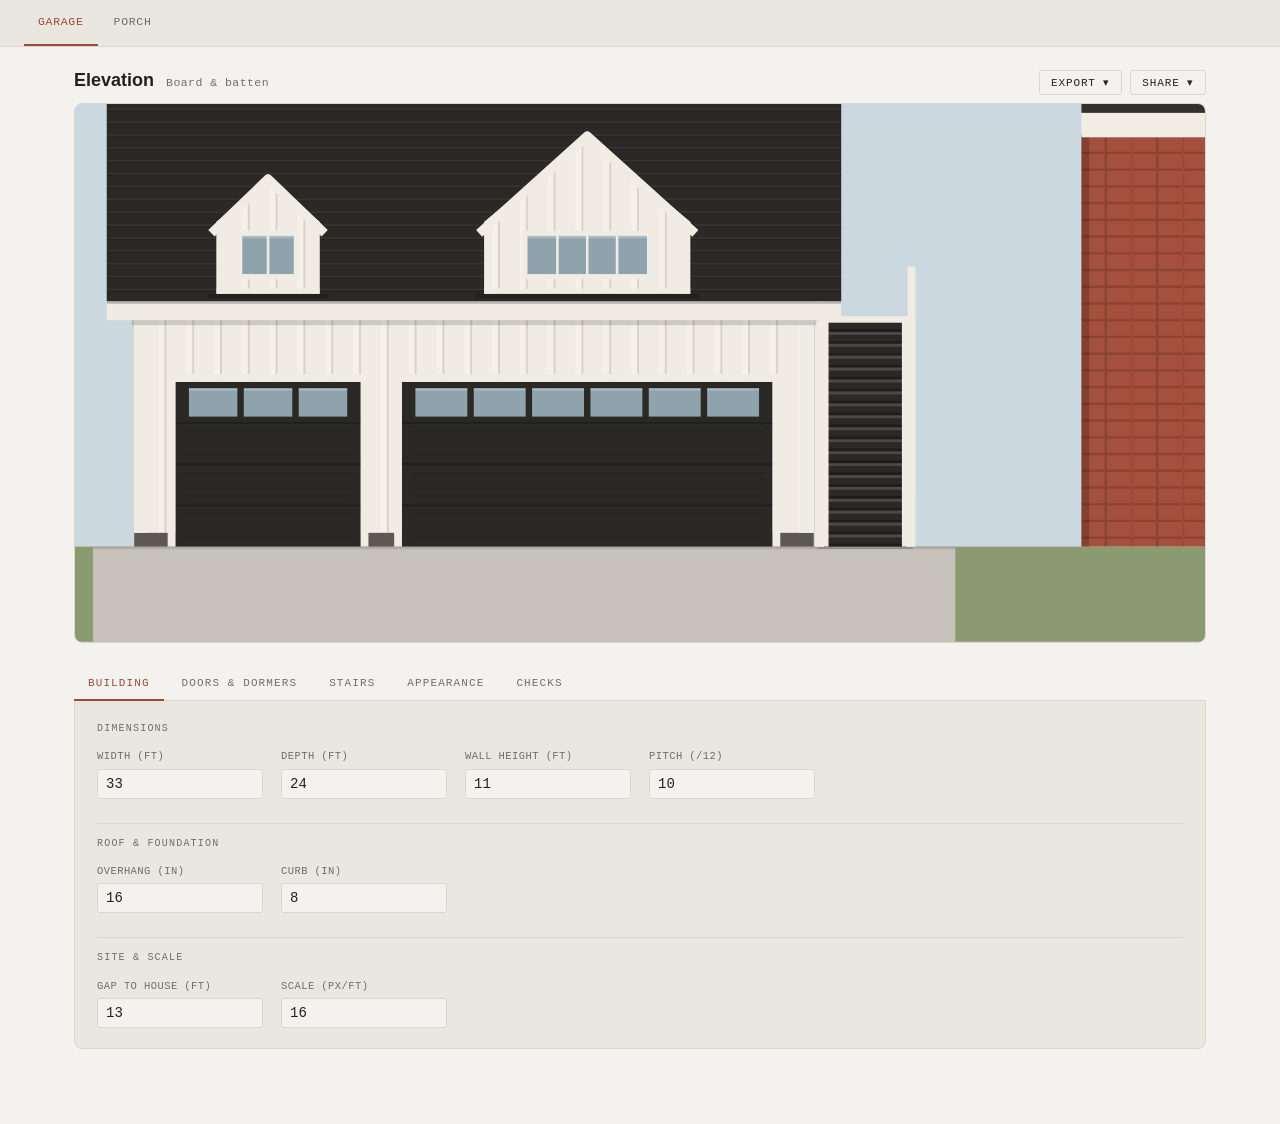
==== garage-elevation-tool.html @ 07ffa2a8 "Refine switchback stair rails and add full-height support posts Flights sit as close together as the" ====
<!doctype html>
<html lang="en">
<head>
<meta charset="utf-8">
<meta name="viewport" content="width=device-width, initial-scale=1">
<title>Garage Elevation Tool</title>
<link rel="stylesheet" href="shared.css">
</head>
<body>
<nav class="tools">
  <a href="garage-elevation-tool.html" class="active">Garage</a>
  <a href="porch-elevation-tool.html">Porch</a>
</nav>
<div class="wrap">

  <!-- Everything is driven by the CONFIG object at the top of the script.
       The drawing is generated SVG; "Save SVG" hands you a file you can
       open in Figma or Inkscape. -->

  <div id="out"></div>

  <div class="tabbar">
    <button type="button" class="active" data-tab="tabBuilding">Building</button>
    <button type="button" data-tab="tabDoors">Doors &amp; dormers</button>
    <button type="button" data-tab="tabStairs">Stairs</button>
    <button type="button" data-tab="tabAppearance">Appearance</button>
    <button type="button" data-tab="tabChecks">Checks</button>
  </div>

  <div class="panel tabpanel active" id="tabBuilding">
    <div class="grid" id="ctlBuilding"></div>
  </div>

  <div class="panel tabpanel" id="tabDoors">
    <div class="grid" id="ctlDoors"></div>
  </div>

  <div class="panel tabpanel" id="tabStairs">
    <div class="grid" id="ctlStairs"></div>
  </div>

  <div class="panel tabpanel" id="tabAppearance">
    <div class="grid" id="ctlAppearance"></div>
    <div class="swatches" id="ctlColors"></div>
  </div>

  <div class="panel tabpanel" id="tabChecks">
    <div class="checks" id="checks"></div>
  </div>
</div>

<script src="shared.js"></script>
<script>
"use strict";

/* ===================================================================
   CONFIG — everything the drawing is built from. All dimensions in feet
   unless the name says inches. Change these and the drawing follows.
   =================================================================== */

const CONFIG = {
  widthFt:        33,     // the door wall
  depthFt:        24,     // front to back; sets ridge height with pitch
  wallHeightFt:   11,     // slab to plate (also the loft floor level)
  pitch:          10,     // rise per 12 of run

  doorWidths:   [9, 18],  // left to right
  doorHeightFt:   8,
  doorTrimIn:     4.5,    // casing width around each door
  cornerReturnFt: 2,      // wall at each end of the elevation
  pierFt:         2,      // wall between doors

  curbInches:     8,      // one course of block
  overhangInches: 16,     // eave and rake overhang

  showDormers:    true,
  dormerStyle:    "gable", // "gable" | "shed"
  dormerCount:    2,      // 0, 1, or 2 — 2 only takes effect with exactly 2 doors
  dormerPosition: "center", // "left" | "center" | "right" — used when dormerCount is 1
  dormerOffsetFt: 0,      // left/right only: distance in from the margin-clamped edge position
  dormerEdgeMarginFt: 2,  // left/right only: minimum clearance from the roof edge
  dormerWidths: [5, 10],  // one per door when dormerCount is 2; dormerWidths[0] when it's 1
  dormerWallFt:   3.5,    // face wall height below the dormer gable

  showStairs:     true,
  stairStyle:     "straight", // "straight" | "switchback"
  stairWidthFt:   4,
  riserInches:    7,
  treadInches:    11,
  lowerFlightSteps: 8,   // switchback only: steps in the lower (ground) flight; the rest go in the upper flight
  switchbackFlip: false, // switchback only: true puts the lower flight on the outside, upper flight nearer the wall

  showHouse:      true,
  houseGapFt:     13,     // garage wall to house wall

  pxPerFt:        16,     // drawing scale

  // appearance — siding type and colors are independent of each other
  siding:         "bb",   // "bb" (board & batten) or "lap"
  colors: { body:"#F0ECE3", batten:"#F5F1E9", trim:"#F0ECE3", door:"#2B2926", glass:"#8FA3AD", roof:"#2B2926", curb:"#5E5852", tread:"#2B2926", riser:"#2B2926" }
};

/* Siding types the wall pattern can be drawn in. */

const SIDING_TYPES = [
  { id: "bb",    name: "Board & batten" },
  { id: "lap",   name: "8\" lap" },
  { id: "vinyl", name: "Vinyl siding (double 4\")" },
  { id: "panel", name: "Vertical panel (T1-11)" },
  { id: "shake", name: "Cedar shake" }
];

/* Pre-configured color palettes. Any of these can be loaded, then tweaked
   freely — the palette and the siding type are chosen independently. */

const PALETTES = [
  { name: "White",       c: { body:"#F0ECE3", batten:"#F5F1E9", trim:"#F0ECE3", door:"#2B2926", glass:"#8FA3AD", roof:"#2B2926", curb:"#5E5852", tread:"#2B2926", riser:"#2B2926" } },
  { name: "Charcoal",    c: { body:"#3B3A37", batten:"#3B3A37", trim:"#F0ECE3", door:"#31302D", glass:"#7E939E", roof:"#2B2926", curb:"#26251F", tread:"#31302D", riser:"#31302D" } },
  { name: "Warm greige", c: { body:"#A99C8B", batten:"#A99C8B", trim:"#F0ECE3", door:"#2B2926", glass:"#8FA3AD", roof:"#2B2926", curb:"#6B6255", tread:"#2B2926", riser:"#2B2926" } },
  { name: "Deep green",  c: { body:"#3D4A3F", batten:"#42503F", trim:"#F0ECE3", door:"#2B2926", glass:"#8FA3AD", roof:"#2B2926", curb:"#2C332B", tread:"#2B2926", riser:"#2B2926" } }
];

const COLOR_ROLES = [
  ["body",   "Siding body"],
  ["batten", "Batten / lap accent"],
  ["trim",   "Trim"],
  ["door",   "Doors"],
  ["glass",  "Glass"],
  ["tread",  "Stair tread"],
  ["riser",  "Stair riser"],
  ["roof",   "Roof"],
  ["curb",   "Curb"]
];

/* ===================================================================
   Geometry — derived from CONFIG. Everything downstream reads this.
   =================================================================== */

function geometry(cfg) {
  const S = cfg.pxPerFt;
  const ft = f => f * S;
  const inch = i => (i / 12) * S;

  const wallW = ft(cfg.widthFt);
  const wallH = ft(cfg.wallHeightFt);
  const ridgeRise = ft(cfg.depthFt / 2) * (cfg.pitch / 12);
  const fascia = ft(0.9);
  const OH = inch(cfg.overhangInches);
  const curb = inch(cfg.curbInches);

  // The ground sits at a fixed height, reserved for a "decent max" wall
  // height + roof pitch, rather than being computed forward from a fixed
  // sky headroom — so growing the wall or steepening the pitch pushes the
  // roofline up into that reserved space instead of growing the picture
  // itself (and the sky) taller. Only a genuinely extreme combination of
  // sliders would exceed the reserve and get cropped at the top.
  const groundY = ft(28);
  const wallTopY = groundY - wallH;
  const eaveY = wallTopY - fascia;
  const ridgeY = eaveY - ridgeRise;
  const H = groundY + 74;

  const x0 = 46;
  const x1 = x0 + wallW;

  // door openings, laid out left to right from the corner return
  const doors = [];
  let cur = x0 + ft(cfg.cornerReturnFt);
  cfg.doorWidths.forEach((w, i) => {
    doors.push([cur, cur + ft(w)]);
    cur += ft(w) + (i < cfg.doorWidths.length - 1 ? ft(cfg.pierFt) : 0);
  });

  const stairW = ft(cfg.stairWidthFt);
  // switchback flights sit as close together as the rail posts allow
  const stairFootprintW = cfg.stairStyle === "switchback"
    ? stairW * 2 + ft(STAIR_RAIL_GAP_FT)
    : stairW;
  const stairCx = x1 + ft(0.5) + stairFootprintW / 2;
  const houseX = x1 + ft(cfg.houseGapFt);
  const W = cfg.showHouse ? houseX + 96 : Math.max(x1 + ft(2), stairCx + stairFootprintW / 2) + 40;

  return { S, ft, inch, x0, x1, wallW, wallH, ridgeRise, fascia, OH, curb,
           ridgeY, eaveY, wallTopY, groundY, doors, stairCx, stairW, stairFootprintW, houseX, W, H };
}

/* ===================================================================
   Drawing helpers
   =================================================================== */

const esc = s => String(s);
const rect = (x, y, w, h, f) =>
  `<rect x="${esc(x)}" y="${esc(y)}" width="${esc(w)}" height="${esc(h)}" fill="${f}"/>`;
const poly = (pts, f) => `<polygon points="${pts}" fill="${f}"/>`;

function sidingPattern(id, kind, g) {
  if (kind === "bb") {
    const p = g.ft(1.35), b = g.ft(0.3);
    return `<pattern id="${id}" width="${p}" height="600" patternUnits="userSpaceOnUse">
      <rect width="${p}" height="600" fill="var(--body)"/>
      <rect width="${b}" height="600" fill="var(--batten)"/>
      <rect x="${b}" width="1.3" height="600" fill="rgba(0,0,0,0.13)"/></pattern>`;
  }
  if (kind === "panel") {
    // wide flat sheet panels (T1-11 style) — a deep groove every 2', no batten
    const p = g.ft(2);
    return `<pattern id="${id}" width="${p}" height="600" patternUnits="userSpaceOnUse">
      <rect width="${p}" height="600" fill="var(--body)"/>
      <rect x="${p - 3}" width="3" height="600" fill="rgba(0,0,0,0.28)"/>
      <rect x="${p - 6}" width="1.5" height="600" fill="rgba(0,0,0,0.10)"/></pattern>`;
  }
  if (kind === "shake") {
    // staggered cedar shake courses, alternating tone per tile
    const tw = g.ft(0.75), th = g.ft(0.6);
    return `<pattern id="${id}" width="${tw * 2}" height="${th}" patternUnits="userSpaceOnUse">
      <rect width="${tw * 2}" height="${th}" fill="var(--body)"/>
      <rect x="1" y="1.5" width="${tw - 2}" height="${th - 7}" fill="var(--batten)"/>
      <rect x="${tw + 1}" y="1.5" width="${tw - 2}" height="${th - 7}" fill="var(--body)"/>
      <rect y="${th - 5}" width="${tw * 2}" height="5" fill="rgba(0,0,0,0.22)"/></pattern>`;
  }
  if (kind === "vinyl") {
    // vinyl double-4" lap — a tighter reveal than wood/fiber-cement lap,
    // with a lighter shadow line since panels butt flush (no wood grain)
    const h = g.ft(4.5 / 12);
    return `<pattern id="${id}" width="600" height="${h}" patternUnits="userSpaceOnUse">
      <rect width="600" height="${h}" fill="var(--body)"/>
      <rect y="${h - 1}" width="600" height="1" fill="rgba(0,0,0,0.11)"/></pattern>`;
  }
  const h = g.ft(0.67);
  return `<pattern id="${id}" width="600" height="${h}" patternUnits="userSpaceOnUse">
    <rect width="600" height="${h}" fill="var(--body)"/>
    <rect y="${h - 1.3}" width="600" height="1.3" fill="rgba(0,0,0,0.15)"/></pattern>`;
}

function brickPattern(id) {
  return `<pattern id="${id}" width="40" height="13" patternUnits="userSpaceOnUse">
    <rect width="40" height="13" fill="#A5503C"/>
    <rect width="40" height="1.8" y="11.2" fill="#8B4231"/>
    <rect width="1.8" height="13" fill="#8B4231"/>
    <rect width="1.8" height="13" x="20" fill="#9A4A37"/></pattern>`;
}

/* one overhead door with a glazed top section */
function overheadDoor(a, b, g, cfg) {
  const top = g.groundY - g.ft(cfg.doorHeightFt);
  const w = b - a, secH = (g.groundY - top) / 4;
  let s = rect(a, top, w, g.groundY - top, "var(--door)");

  const lites = Math.max(2, Math.round(w / g.ft(3.2)));
  const pad = 8, iw = (w - pad * 2) / lites;
  for (let i = 0; i < lites; i++) {
    s += rect(a + pad + i * iw + 2.5, top + 5, iw - 5, secH - 10, "var(--glass)");
    s += rect(a + pad + i * iw + 2.5, top + 5, iw - 5, 1.6, "rgba(255,255,255,0.28)");
  }
  for (let k = 1; k < 4; k++) s += rect(a, top + k * secH - 1, w, 1.8, "rgba(0,0,0,0.22)");
  for (let m = 1; m < 4; m++) {
    const py = top + m * secH;
    s += rect(a + 7, py + 6, w - 14, 1.2, "rgba(0,0,0,0.10)");
    s += rect(a + 7, py + secH - 8, w - 14, 1.2, "rgba(0,0,0,0.10)");
  }
  // casing
  const trim = g.inch(cfg.doorTrimIn);
  s += rect(a - trim, top - trim, w + trim * 2, trim, "var(--trim)");
  s += rect(a - trim, top - trim, trim, g.groundY - top + trim, "var(--trim)");
  s += rect(b, top - trim, trim, g.groundY - top + trim, "var(--trim)");
  return s;
}

// shed dormers are drawn head-on, so their shallow roof (which slopes
// front-to-back, not side-to-side) reads as a flat cap of this height
// rather than a triangular peak — there's no ridge line to draw in elevation.
const DORMER_SHED_CAP_FT = 1.3;

// switchback flights sit as close together as possible, but still need
// this much clearance between them or their inner handrail posts collide
const STAIR_RAIL_GAP_FT = 1;

/* gable dormer sitting on the front roof slope */
function dormer(cx, widthFt, g, cfg, uid) {
  const hw = g.ft(widthFt) / 2;
  const base = g.eaveY - 6;
  const wallH = g.ft(cfg.dormerWallFt);
  const wallT = base - wallH;
  const peak = wallT - g.ft(widthFt / 2) * (cfg.pitch / 12);

  let s = poly(`${cx - hw - 7},${wallT + 5} ${cx},${peak} ${cx + hw + 7},${wallT + 5}`, "var(--roof)");
  // siding fills the whole gable field, cropped by the roofline itself —
  // its peak matches the roof's own apex so no sliver of bare roof shows above it
  s += poly(
    `${cx - hw},${base} ${cx - hw},${wallT} ${cx},${peak} ${cx + hw},${wallT} ${cx + hw},${base}`,
    `url(#sd${uid})`);
  // thin rake trim along the roof edge — a stroke, not a filled triangle,
  // so it caps the gable without hiding the siding underneath it
  s += `<polyline points="${cx - hw - 4},${wallT + 9} ${cx},${peak} ${cx + hw + 4},${wallT + 9}" fill="none" stroke="var(--trim)" stroke-width="7" stroke-linejoin="round"/>`;
  s += rect(cx - hw, wallT, 6, base - wallT, "var(--trim)");
  s += rect(cx + hw - 6, wallT, 6, base - wallT, "var(--trim)");
  s += rect(cx - hw, base - 4, hw * 2, 4, "var(--trim)");

  const ww = Math.min(hw * 2 - 26, g.ft(widthFt > 7 ? 5.8 : 2.5));
  // leave an apron of solid wall below the sill — without it the window
  // trim ran almost to the base, making the glass look floor-mounted
  const apron = Math.max(g.inch(8), wallH * 0.22);
  const wh = wallH - 14 - apron;
  s += rect(cx - ww / 2 - 4, wallT + 7, ww + 8, wh + 8, "var(--trim)");
  s += rect(cx - ww / 2, wallT + 11, ww, wh, "var(--glass)");
  s += rect(cx - ww / 2, wallT + 11, ww, 1.8, "rgba(255,255,255,0.26)");
  const mull = widthFt > 7 ? 3 : 1;
  for (let i = 1; i <= mull; i++) {
    s += rect(cx - ww / 2 + (ww / (mull + 1)) * i - 1, wallT + 11, 2, wh, "var(--trim)");
  }
  s += rect(cx - hw - 7, base, hw * 2 + 14, 3.5, "rgba(0,0,0,0.16)");
  return s;
}

/* shed dormer sitting on the front roof slope — a flat-topped box rather
   than a gable, since its low roof slopes away from the viewer */
function shedDormer(cx, widthFt, g, cfg, uid) {
  const hw = g.ft(widthFt) / 2;
  const base = g.eaveY - 6;
  const wallH = g.ft(cfg.dormerWallFt);
  const wallT = base - wallH;
  const capT = wallT - g.ft(DORMER_SHED_CAP_FT);

  // shallow roof cap: flat across (its slope runs front-to-back, invisible
  // head-on), with a small overhang and a fascia line where it meets the wall
  let s = rect(cx - hw - 7, capT, hw * 2 + 14, wallT - capT + 6, "var(--roof)");
  s += rect(cx - hw - 7, capT, hw * 2 + 14, 1.8, "rgba(255,255,255,0.10)");
  s += rect(cx - hw - 7, wallT, hw * 2 + 14, 1.8, "rgba(0,0,0,0.18)");

  // siding wall face, with corner boards instead of gable rakes
  s += rect(cx - hw, wallT, hw * 2, base - wallT, `url(#sd${uid})`);
  s += rect(cx - hw, wallT, 6, base - wallT, "var(--trim)");
  s += rect(cx + hw - 6, wallT, 6, base - wallT, "var(--trim)");
  s += rect(cx - hw, base - 4, hw * 2, 4, "var(--trim)");

  const ww = Math.min(hw * 2 - 26, g.ft(widthFt > 7 ? 5.8 : 2.5));
  const apron = Math.max(g.inch(8), wallH * 0.22);
  const wh = wallH - 14 - apron;
  s += rect(cx - ww / 2 - 4, wallT + 7, ww + 8, wh + 8, "var(--trim)");
  s += rect(cx - ww / 2, wallT + 11, ww, wh, "var(--glass)");
  s += rect(cx - ww / 2, wallT + 11, ww, 1.8, "rgba(255,255,255,0.26)");
  const mull = widthFt > 7 ? 3 : 1;
  for (let i = 1; i <= mull; i++) {
    s += rect(cx - ww / 2 + (ww / (mull + 1)) * i - 1, wallT + 11, 2, wh, "var(--trim)");
  }
  s += rect(cx - hw - 7, base, hw * 2 + 14, 3.5, "rgba(0,0,0,0.16)");
  return s;
}

function drawDormer(cx, widthFt, g, cfg, uid) {
  return cfg.dormerStyle === "shed" ? shedDormer(cx, widthFt, g, cfg, uid) : dormer(cx, widthFt, g, cfg, uid);
}

/* one straight flight of n steps, its top tread sitting at topY, stacked
   straight on (no perspective taper) the way the whole stair is drawn. */
function stairFlight(cx, w, n, stepH, topY, g) {
  const bottomY = topY + n * stepH;
  const RH = g.ft(2.6);

  let s = rect(cx - w / 2 - 5, bottomY - 3, w + 10, 5, "rgba(0,0,0,0.16)");

  for (let i = 0; i < n; i++) {
    const y = bottomY - i * stepH;
    s += rect(cx - w / 2, y - stepH, w, stepH, "var(--riser)");
    s += rect(cx - w / 2, y - stepH, w, Math.min(g.inch(2), stepH), "var(--tread)");
    s += rect(cx - w / 2, y - stepH, w, 2.2, "rgba(255,255,255,0.15)");
    s += rect(cx - w / 2, y - 2.2, w, 2.2, "rgba(0,0,0,0.30)");
  }

  [-1, 1].forEach(k => {
    s += rect(cx + k * (w / 2) - (k > 0 ? 0 : 7), topY, 7, bottomY - topY, "var(--trim)");
    for (let p = 0; p <= n; p += 5) {
      const px = cx + k * (w / 2 + 3.5), py = bottomY - p * stepH;
      s += rect(px - 1.7, py - RH, 3.4, RH, "var(--trim)");
    }
    s += rect(cx + k * (w / 2 + 1) - (k > 0 ? 0 : 6), topY - RH, 6, bottomY - topY, "var(--trim)");
  });

  s += rect(cx - w / 2 - 6, topY - 3, w + 12, 5, "var(--trim)");
  return s;
}

/* a walkway carrying the top of the stair over to the wall it's climbing
   toward, on posts rather than a solid wall, since (with the flights
   flipped) it may run over the top of the other flight below it. */
function stairWalkway(xLeft, xRight, y, thick, g) {
  const width = xRight - xLeft;
  if (width <= 0.5) return "";
  const RH = g.ft(2.6);
  let s = rect(xLeft, y - 3, width, 5, "var(--trim)");
  s += rect(xLeft, y - thick, width, thick, "var(--tread)");
  const postGap = g.ft(4);
  for (let x = xLeft + postGap / 2; x < xRight; x += postGap) {
    s += rect(x - 3, y, 6, g.groundY - y, "var(--trim)");
  }
  // handrail running the length of the walkway, matching the flights' own
  const balusterGap = g.ft(1.5);
  for (let x = xLeft + balusterGap / 2; x < xRight; x += balusterGap) {
    s += rect(x - 1.7, y - RH, 3.4, RH, "var(--trim)");
  }
  s += rect(xLeft, y - RH - 3, width, 5, "var(--trim)");
  return s;
}

/* a full-height structural post, ground to wall-top, regardless of how
   tall the flight(s) next to it happen to be at that x position */
function stairSupportPost(x, g) {
  return rect(x - 3.5, g.wallTopY, 7, g.groundY - g.wallTopY, "var(--trim)");
}

/* exterior stair running front-to-back along the gable wall, drawn straight
   on (no perspective taper) so it stays inline with the garage side wall.
   "switchback" splits the run into two flights side by side, sharing a
   landing exactly as wide as the two flights combined, folding the total
   depth the stair needs roughly in half. switchbackFlip swaps which
   flight sits nearer the wall. */
function stairs(g, cfg) {
  const rise = g.groundY - g.wallTopY;
  const n = Math.max(2, Math.round(g.ft(cfg.wallHeightFt) / g.inch(cfg.riserInches)));
  const stepH = rise / n;
  const w = g.ft(cfg.stairWidthFt);
  const treadCap = Math.min(g.inch(2), stepH);

  if (cfg.stairStyle !== "switchback") {
    let s = stairFlight(g.stairCx, w, n, stepH, g.wallTopY, g);
    s += stairWalkway(g.x1, g.stairCx - w / 2, g.wallTopY, treadCap, g);
    s += stairSupportPost(g.stairCx - w / 2, g);
    s += stairSupportPost(g.stairCx + w / 2, g);
    return s;
  }

  const lowerN = Math.min(Math.max(Math.round(cfg.lowerFlightSteps), 1), n - 1);
  const upperN = n - lowerN;
  const gap = g.ft(STAIR_RAIL_GAP_FT);
  const insideCx = g.stairCx - (gap / 2 + w / 2);   // nearer the wall
  const outsideCx = g.stairCx + (gap / 2 + w / 2);  // farther from the wall
  const lowerCx = cfg.switchbackFlip ? outsideCx : insideCx;
  const upperCx = cfg.switchbackFlip ? insideCx : outsideCx;
  const landingY = g.groundY - lowerN * stepH;

  let s = stairFlight(lowerCx, w, lowerN, stepH, landingY, g);
  s += stairFlight(upperCx, w, upperN, stepH, g.wallTopY, g);

  // top landing carrying the stair over to the wall it climbs toward — a
  // walkway rather than a solid deck, since when the upper flight sits on
  // the outside this runs over the top of the lower flight below it
  s += stairWalkway(g.x1, upperCx - w / 2, g.wallTopY, treadCap, g);

  // full-height posts at the two outer extremes of the whole structure:
  // the wall-facing edge of the inside flight, and the outside edge of the
  // outside flight — the same spots the flights' own corner posts already
  // mark, just carried the full height instead of only their own flight's
  s += stairSupportPost(insideCx - w / 2, g);
  s += stairSupportPost(outsideCx + w / 2, g);
  return s;
}

/* dormerCount as actually usable: 2 requires exactly 2 doors to anchor to,
   otherwise it falls back to a single positioned dormer. */
function effectiveDormerCount(cfg) {
  if (cfg.dormerCount === 2 && cfg.doorWidths.length === 2) return 2;
  return Math.min(cfg.dormerCount, 1);
}

/* ===================================================================
   The elevation
   =================================================================== */

function drawGarage(cfg, uid) {
  const g = geometry(cfg);
  let s = "";

  s += `<defs>${sidingPattern("sd" + uid, cfg.siding, g)}${brickPattern("bk" + uid)}</defs>`;

  // ground and sky
  s += rect(0, 0, g.W, g.groundY, "var(--sky)");
  s += rect(0, g.groundY, g.W, g.H - g.groundY, "var(--grass)");
  s += rect(14, g.groundY, g.x1 + g.ft(6), g.H - g.groundY, "var(--drive)");
  s += rect(14, g.groundY, g.x1 + g.ft(6), 2, "rgba(0,0,0,0.12)");

  // the house across the gap, for color reference — a fixed height of its
  // own, independent of the garage's wall height/pitch/depth, anchored
  // only to the shared ground line
  if (cfg.showHouse) {
    const houseEaveY = g.groundY - g.ft(20);   // roughly a 2-story eave height
    s += rect(g.houseX, houseEaveY, g.W - g.houseX, g.groundY - houseEaveY, `url(#bk${uid})`);
    s += rect(g.houseX, houseEaveY, 6, g.groundY - houseEaveY, "rgba(0,0,0,0.20)");
    s += rect(g.houseX, houseEaveY - 18, g.W - g.houseX, 20, "#F1EDE5");
    s += rect(g.houseX, houseEaveY - 28, g.W - g.houseX, 11, "#31302E");
  }

  // stairs are drawn before the roof/fascia so their top tucks behind the eave
  if (cfg.showStairs) s += stairs(g, cfg);

  // roof: ridge parallel to the door wall, front slope in view
  const RL = g.x0 - g.OH, RR = g.x1 + g.OH;
  s += rect(RL, g.ridgeY, RR - RL, g.eaveY - g.ridgeY, "var(--roof)");
  for (let cy = g.ridgeY + 10; cy < g.eaveY - 2; cy += 10) {
    s += rect(RL, cy, RR - RL, 1.3, "rgba(255,255,255,0.055)");
    s += rect(RL, cy + 1.3, RR - RL, 0.9, "rgba(0,0,0,0.13)");
  }
  s += rect(RL, g.ridgeY - 6, RR - RL, 8, "var(--roof)");
  s += rect(RL, g.ridgeY - 6, RR - RL, 1.8, "rgba(255,255,255,0.10)");

  // dormers — 2 centers one over each door (only when there are exactly 2
  // doors to anchor to), otherwise a single dormer positioned left/center/right
  if (cfg.showDormers) {
    const count = effectiveDormerCount(cfg);
    if (count === 2) {
      g.doors.forEach((d, i) => {
        const w = cfg.dormerWidths[i];
        if (w > 0) s += drawDormer((d[0] + d[1]) / 2, w, g, cfg, uid);
      });
    } else if (count === 1) {
      const w = cfg.dormerWidths[0];
      if (w > 0) {
        const hw = g.ft(w) / 2;
        const center = (RL + RR) / 2;
        const inset = g.ft(cfg.dormerEdgeMarginFt) + hw;
        let cx = center;
        if (cfg.dormerPosition === "left") {
          const edgeCx = RL + inset;
          cx = Math.min(edgeCx + g.ft(cfg.dormerOffsetFt), center);
        } else if (cfg.dormerPosition === "right") {
          const edgeCx = RR - inset;
          cx = Math.max(edgeCx - g.ft(cfg.dormerOffsetFt), center);
        }
        s += drawDormer(cx, w, g, cfg, uid);
      }
    }
  }

  // wall
  s += rect(g.x0, g.wallTopY, g.wallW, g.groundY - g.curb - g.wallTopY, `url(#sd${uid})`);

  // block curb, interrupted by the openings
  let curbX = g.x0;
  g.doors.forEach(d => {
    s += rect(curbX, g.groundY - g.curb, d[0] - curbX, g.curb, "var(--curb)");
    curbX = d[1];
  });
  s += rect(curbX, g.groundY - g.curb, g.x1 - curbX, g.curb, "var(--curb)");

  // doors
  g.doors.forEach(d => { s += overheadDoor(d[0], d[1], g, cfg); });

  // corner boards
  s += rect(g.x0, g.wallTopY, 11, g.groundY - g.curb - g.wallTopY, "var(--trim)");
  s += rect(g.x1 - 11, g.wallTopY, 11, g.groundY - g.curb - g.wallTopY, "var(--trim)");

  // fascia, soffit, gutter
  s += rect(RL, g.eaveY, RR - RL, g.fascia, "var(--trim)");
  s += rect(RL, g.eaveY, RR - RL, 1.8, "rgba(0,0,0,0.22)");
  s += rect(RL, g.wallTopY - 4, RR - RL, 4, "var(--trim)");
  s += rect(g.x0 - 2, g.wallTopY, g.wallW + 4, 4, "rgba(0,0,0,0.15)");

  // Site colors are pinned on the <svg> itself (not inherited from the page)
  // so a saved .svg still renders correctly on its own.
  const site = { sky: "#CBD8DF", grass: "#8C9A72", drive: "#C6C2BB" };
  const vars = Object.entries({ ...cfg.colors, ...site })
    .map(([k, v]) => `--${k}:${v}`).join(";");
  return `<svg xmlns="http://www.w3.org/2000/svg" viewBox="0 0 ${Math.round(g.W)} ${Math.round(g.H)}" style="${vars}">${s}</svg>`;
}

/* ===================================================================
   Checks — the numbers that decide whether the drawing is buildable
   =================================================================== */

function runChecks(cfg) {
  const out = [];
  const n = cfg.doorWidths.length;

  const used = 2 * cfg.cornerReturnFt + cfg.pierFt * (n - 1) +
               cfg.doorWidths.reduce((a, b) => a + b, 0);
  const left = cfg.widthFt - used;
  out.push({
    ok: Math.abs(left) < 0.01,
    label: "Wall accounted for",
    value: left === 0 ? "exact" : (left > 0 ? `${left.toFixed(1)}' spare` : `${(-left).toFixed(1)}' over`)
  });

  // headroom band at 7'-6"
  const half = cfg.depthFt / 2;
  const xAt = 7.5 / (cfg.pitch / 12);
  const band = xAt < half ? 2 * (half - xAt) : 0;
  out.push({
    ok: band >= 5,
    label: "Band at 7'-6\" headroom",
    value: band > 0 ? `${band.toFixed(1)}' wide` : "none"
  });

  // ridge height above plate
  const ridgeFt = half * (cfg.pitch / 12);
  out.push({ ok: true, label: "Ridge above plate", value: `${ridgeFt.toFixed(1)}'` });

  // dormer clearance under the ridge
  if (cfg.showDormers) {
    const count = effectiveDormerCount(cfg);
    const widths = count === 2 ? cfg.dormerWidths : cfg.dormerWidths.slice(0, count);
    widths.forEach((w, i) => {
      if (!w) return;
      const peak = cfg.dormerStyle === "shed"
        ? cfg.dormerWallFt + DORMER_SHED_CAP_FT
        : cfg.dormerWallFt + (w / 2) * (cfg.pitch / 12);
      const clear = ridgeFt - peak;
      out.push({
        ok: clear >= 1.5,
        label: `Dormer ${i + 1} (${w}') under ridge`,
        value: `${(clear * 12).toFixed(0)}"`
      });
    });
  }

  // stair run against the depth available
  if (cfg.showStairs) {
    const risers = Math.round((cfg.wallHeightFt * 12) / cfg.riserInches);
    if (cfg.stairStyle === "switchback") {
      const lowerN = Math.min(Math.max(Math.round(cfg.lowerFlightSteps), 1), risers - 1);
      const longFlight = Math.max(lowerN, risers - lowerN);
      const run = longFlight * cfg.treadInches / 12 + cfg.stairWidthFt;
      out.push({
        ok: run <= cfg.depthFt - 3,
        label: `Stair run (${risers} risers, switchback)`,
        value: `${run.toFixed(1)}' in ${cfg.depthFt}'`
      });
    } else {
      const run = risers * cfg.treadInches / 12;
      out.push({
        ok: run <= cfg.depthFt - 3,
        label: `Stair run (${risers} risers)`,
        value: `${run.toFixed(1)}' in ${cfg.depthFt}'`
      });
    }
  }

  return out;
}

/* ===================================================================
   UI
   =================================================================== */

const FIELDS_BUILDING_DIMENSIONS = [
  ["widthFt", "Width (ft)", 8, 80, 1],
  ["depthFt", "Depth (ft)", 8, 60, 1],
  ["wallHeightFt", "Wall height (ft)", 7, 20, 0.5],
  ["pitch", "Pitch (/12)", 2, 16, 1]
];
const FIELDS_BUILDING_ROOF = [
  ["overhangInches", "Overhang (in)", 0, 36, 1],
  ["curbInches", "Curb (in)", 0, 24, 1]
];
const FIELDS_BUILDING_SITE = [
  ["houseGapFt", "Gap to house (ft)", 4, 60, 1],
  ["pxPerFt", "Scale (px/ft)", 6, 40, 1]
];

const FIELDS_DOORS = [
  ["door0", "Door 1 (ft)", 6, 24, 1],
  ["door1", "Door 2 (ft)", 0, 24, 1],
  ["doorTrimIn", "Door trim (in)", 2, 10, 0.5]
];
const FIELDS_FRAMING = [
  ["cornerReturnFt", "Corner return (ft)", 0.5, 10, 0.5],
  ["pierFt", "Pier between (ft)", 0.5, 10, 0.5]
];
const FIELDS_DORMERS = [
  ["dormer0", "Dormer 1 (ft)", 0, 20, 1],
  ["dormer1", "Dormer 2 (ft)", 0, 20, 1],
  ["dormerWallFt", "Dormer wall (ft)", 2, 8, 0.5]
];
const FIELDS_DORMER_POSITION = [
  ["dormerOffsetFt", "Dormer offset (ft)", 0, 20, 0.5],
  ["dormerEdgeMarginFt", "Dormer edge margin (ft)", 0, 8, 0.5]
];
const FIELDS_STAIRS = [
  ["stairWidthFt", "Stair width (ft)", 3, 8, 0.5],
  ["riserInches", "Riser height (in)", 5, 8, 0.25],
  ["treadInches", "Tread run (in)", 9, 14, 0.5]
];
const FIELDS_STAIRS_SWITCHBACK = [
  ["lowerFlightSteps", "Lower flight steps", 1, 30, 1]
];

function readVirtual(key) {
  if (key === "door0") return CONFIG.doorWidths[0];
  if (key === "door1") return CONFIG.doorWidths[1] ?? 0;
  if (key === "dormer0") return CONFIG.dormerWidths[0];
  if (key === "dormer1") return CONFIG.dormerWidths[1] ?? 0;
  return CONFIG[key];
}

function writeVirtual(key, v) {
  if (key === "door0") { CONFIG.doorWidths[0] = v; return; }
  if (key === "door1") {
    if (v > 0) { CONFIG.doorWidths[1] = v; CONFIG.dormerWidths[1] = CONFIG.dormerWidths[1] ?? 0; }
    else { CONFIG.doorWidths.length = 1; CONFIG.dormerWidths.length = 1; }
    return;
  }
  if (key === "dormer0") { CONFIG.dormerWidths[0] = v; return; }
  if (key === "dormer1") { CONFIG.dormerWidths[1] = v; return; }
  CONFIG[key] = v;
}

function buildControls(hostId, fields) {
  const host = document.getElementById(hostId);
  fields.forEach(([key, label, min, max, step]) => {
    const l = document.createElement("label");
    l.innerHTML = `<span>${label}</span>`;
    const inp = document.createElement("input");
    inp.type = "number";
    inp.id = "fld-" + key;
    inp.min = min; inp.max = max; inp.step = step;
    inp.value = readVirtual(key);
    inp.addEventListener("input", () => {
      const v = parseFloat(inp.value);
      if (!Number.isNaN(v)) { writeVirtual(key, v); render(); }
    });
    l.appendChild(inp);
    host.appendChild(l);
  });
}

function refreshField(key) {
  const inp = document.getElementById("fld-" + key);
  if (inp) inp.value = readVirtual(key);
}

function buildButton(hostId, label, onClick) {
  const host = document.getElementById(hostId);
  const l = document.createElement("label");
  l.innerHTML = `<span>&nbsp;</span>`;
  const btn = document.createElement("button");
  btn.type = "button";
  btn.textContent = label;
  btn.addEventListener("click", onClick);
  l.appendChild(btn);
  host.appendChild(l);
}

function buildSwapDoorsButton() {
  buildButton("ctlDoors", "Swap doors", () => {
    CONFIG.doorWidths.reverse();
    refreshField("door0"); refreshField("door1");
    render();
  });
}

function buildSwapDormersButton() {
  buildButton("ctlDoors", "Swap dormers", () => {
    CONFIG.dormerWidths.reverse();
    refreshField("dormer0"); refreshField("dormer1");
    render();
  });
}

function buildDoorHeightSelect() {
  const host = document.getElementById("ctlDoors");
  const l = document.createElement("label");
  l.innerHTML = `<span>Door height (ft)</span>`;
  const sel = document.createElement("select");
  sel.innerHTML = `<option value="8">8'</option><option value="9">9'</option>`;
  // snap to the nearest supported height (handles values loaded from an old share link)
  CONFIG.doorHeightFt = Math.abs(CONFIG.doorHeightFt - 9) < Math.abs(CONFIG.doorHeightFt - 8) ? 9 : 8;
  sel.value = String(CONFIG.doorHeightFt);
  sel.addEventListener("change", () => { CONFIG.doorHeightFt = parseFloat(sel.value); render(); });
  l.appendChild(sel);
  host.appendChild(l);
}

let dormerCountSelect = null;

function buildDormerCountSelect() {
  const host = document.getElementById("ctlDoors");
  const l = document.createElement("label");
  l.innerHTML = `<span>Dormers</span>`;
  const sel = document.createElement("select");
  sel.innerHTML = `<option value="0">None</option><option value="1">One</option><option value="2">Two, over doors</option>`;
  sel.value = String(CONFIG.dormerCount);
  sel.addEventListener("change", () => { CONFIG.dormerCount = parseInt(sel.value, 10); render(); });
  l.appendChild(sel);
  host.appendChild(l);
  dormerCountSelect = sel;
}

function refreshDormerCountSelect() {
  if (!dormerCountSelect) return;
  const twoDoorsOK = CONFIG.doorWidths.length === 2;
  const twoOption = dormerCountSelect.querySelector('option[value="2"]');
  twoOption.disabled = !twoDoorsOK;
  if (!twoDoorsOK && CONFIG.dormerCount === 2) CONFIG.dormerCount = 1;
  dormerCountSelect.value = String(CONFIG.dormerCount);
}

function buildDormerStyleSelect() {
  const host = document.getElementById("ctlDoors");
  const l = document.createElement("label");
  l.innerHTML = `<span>Dormer style</span>`;
  const sel = document.createElement("select");
  sel.innerHTML = `<option value="gable">Gable</option><option value="shed">Shed</option>`;
  sel.value = CONFIG.dormerStyle;
  sel.addEventListener("change", () => { CONFIG.dormerStyle = sel.value; render(); });
  l.appendChild(sel);
  host.appendChild(l);
}

function buildStairStyleSelect() {
  const host = document.getElementById("ctlStairs");
  const l = document.createElement("label");
  l.innerHTML = `<span>Stair style</span>`;
  const sel = document.createElement("select");
  sel.innerHTML = `<option value="straight">Straight</option><option value="switchback">Switchback</option>`;
  sel.value = CONFIG.stairStyle;
  sel.addEventListener("change", () => { CONFIG.stairStyle = sel.value; render(); });
  l.appendChild(sel);
  host.appendChild(l);
}

function buildDormerPositionSelect() {
  const host = document.getElementById("ctlDoors");
  const l = document.createElement("label");
  l.innerHTML = `<span>Dormer position</span>`;
  const sel = document.createElement("select");
  sel.innerHTML = `<option value="left">Left</option><option value="center">Center</option><option value="right">Right</option>`;
  sel.value = CONFIG.dormerPosition;
  sel.addEventListener("change", () => { CONFIG.dormerPosition = sel.value; render(); });
  l.appendChild(sel);
  host.appendChild(l);
}

function buildToggle(hostId, key, label) {
  const host = document.getElementById(hostId);
  const l = document.createElement("label");
  l.innerHTML = `<span>&nbsp;</span>`;
  const row = document.createElement("span");
  row.className = "check-row";
  const inp = document.createElement("input");
  inp.type = "checkbox";
  inp.checked = CONFIG[key];
  inp.addEventListener("change", () => { CONFIG[key] = inp.checked; render(); });
  row.appendChild(inp);
  row.appendChild(document.createTextNode(label));
  l.appendChild(row);
  host.appendChild(l);
}

/* Share links — see shared.js for the codec itself. This schema is
   page-specific: it lists CONFIG's fields, their short wire codes, and
   how to (de)serialize each one. Once a code has shipped, never reassign
   it to a different field — mint a new code instead; it's safe to add,
   remove, or reorder entries here freely. */
const SHARE_SCHEMA = {
  widthFt:        { code: "wf",  type: "num" },
  depthFt:        { code: "df",  type: "num" },
  wallHeightFt:   { code: "wh",  type: "num" },
  pitch:          { code: "pi",  type: "num" },
  doorWidths:     { code: "dw",  type: "numArr" },
  doorHeightFt:   { code: "dh",  type: "num" },
  doorTrimIn:     { code: "dt",  type: "num" },
  cornerReturnFt: { code: "cr",  type: "num" },
  pierFt:         { code: "pf",  type: "num" },
  curbInches:     { code: "ci",  type: "num" },
  overhangInches: { code: "oh",  type: "num" },
  showDormers:    { code: "sd",  type: "bool" },
  dormerStyle:    { code: "dst", type: "str" },
  dormerCount:    { code: "dc",  type: "num" },
  dormerPosition: { code: "dp",  type: "str" },
  dormerOffsetFt: { code: "dof", type: "num" },
  dormerEdgeMarginFt: { code: "dem", type: "num" },
  dormerWidths:   { code: "dmw", type: "numArr" },
  dormerWallFt:   { code: "dwf", type: "num" },
  showStairs:     { code: "ss",  type: "bool" },
  stairStyle:     { code: "sst", type: "str" },
  stairWidthFt:   { code: "sw",  type: "num" },
  riserInches:    { code: "ri",  type: "num" },
  treadInches:    { code: "ti",  type: "num" },
  lowerFlightSteps: { code: "lfs", type: "num" },
  switchbackFlip: { code: "sbf", type: "bool" },
  showHouse:      { code: "sh",  type: "bool" },
  houseGapFt:     { code: "hg",  type: "num" },
  pxPerFt:        { code: "px",  type: "num" },
  siding:         { code: "sid", type: "str" },
  colors:         { code: "col", type: "colors" }
};
const COLOR_KEYS = COLOR_ROLES.map(([k]) => k);
const share = createShareLink(CONFIG, SHARE_SCHEMA, COLOR_KEYS);

function render() {
  refreshDormerCountSelect();

  // checks
  const cs = document.getElementById("checks");
  cs.innerHTML = runChecks(CONFIG).map(c =>
    `<div class="chk ${c.ok ? "ok" : "warn"}"><span class="dot"></span>` +
    `<span><span class="lbl">${c.label}</span> <b>${c.value}</b></span></div>`
  ).join("");

  // drawing
  const out = document.getElementById("out");
  out.innerHTML = "";
  const sidingName = SIDING_TYPES.find(t => t.id === CONFIG.siding)?.name ?? CONFIG.siding;
  const svg = drawGarage(CONFIG, "s0");

  const wrap = document.createElement("div");
  wrap.className = "scheme";

  const shead = document.createElement("div");
  shead.className = "shead";
  shead.innerHTML = `<h3>Elevation</h3><span class="mat">${sidingName}</span>`;
  shead.appendChild(buildElevationActions({
    getSvg: () => svg,
    filenames: { svg: "garage-elevation.svg", png: "garage-elevation.png" },
    updateURL: share.updateURL
  }));

  const art = document.createElement("div");
  art.className = "art";
  art.innerHTML = svg;
  attachImageContextMenu(art, { getSvg: () => svg, filename: "garage-elevation.png", updateURL: share.updateURL });

  wrap.appendChild(shead);
  wrap.appendChild(art);
  out.appendChild(wrap);

  share.afterRender();
}

share.loadFromURL();

insertFieldGroup("ctlBuilding", "Dimensions");
buildControls("ctlBuilding", FIELDS_BUILDING_DIMENSIONS);
insertFieldGroup("ctlBuilding", "Roof & foundation");
buildControls("ctlBuilding", FIELDS_BUILDING_ROOF);
insertFieldGroup("ctlBuilding", "Site & scale");
buildControls("ctlBuilding", FIELDS_BUILDING_SITE);

insertFieldGroup("ctlDoors", "Doors");
buildControls("ctlDoors", FIELDS_DOORS);
buildDoorHeightSelect();
buildSwapDoorsButton();
insertFieldGroup("ctlDoors", "Framing");
buildControls("ctlDoors", FIELDS_FRAMING);
insertFieldGroup("ctlDoors", "Dormers");
buildDormerCountSelect();
buildDormerStyleSelect();
buildDormerPositionSelect();
buildControls("ctlDoors", FIELDS_DORMERS);
buildControls("ctlDoors", FIELDS_DORMER_POSITION);
buildSwapDormersButton();
buildToggle("ctlDoors", "showDormers", "Dormers");
insertFieldGroup("ctlDoors", "Site");
buildToggle("ctlDoors", "showHouse", "Show house");

insertFieldGroup("ctlStairs", "Stairs");
buildStairStyleSelect();
buildControls("ctlStairs", FIELDS_STAIRS);
insertFieldGroup("ctlStairs", "Switchback");
buildControls("ctlStairs", FIELDS_STAIRS_SWITCHBACK);
buildToggle("ctlStairs", "switchbackFlip", "Lower flight outside");
buildToggle("ctlStairs", "showStairs", "Stairs");

buildAppearanceSection({
  paletteHostId: "ctlAppearance",
  swatchHostId: "ctlColors",
  palettes: PALETTES,
  colorRoles: COLOR_ROLES,
  config: CONFIG,
  onChange: render,
  namespace: "garage",
  exportName: "garage-palette.png",
  getExportExtra: () => ({ Siding: SIDING_TYPES.find(t => t.id === CONFIG.siding)?.name ?? CONFIG.siding }),
  extra(host) {
    const sidingLabel = document.createElement("label");
    sidingLabel.innerHTML = `<span>Siding type</span>`;
    const sidingSel = document.createElement("select");
    sidingSel.innerHTML = SIDING_TYPES.map(t => `<option value="${t.id}">${t.name}</option>`).join("");
    sidingSel.value = CONFIG.siding;
    sidingSel.addEventListener("change", () => { CONFIG.siding = sidingSel.value; render(); });
    sidingLabel.appendChild(sidingSel);
    host.appendChild(sidingLabel);
  }
});
initTabs();
render();
</script>
</body>
</html>
---- shared.css ----
/* shared.css — styling common to every elevation tool in this repo.
   Kept alongside shared.js for the same reason: two copies of this
   would only ever drift apart. */

:root {
  --paper:#F4F2EE; --sunk:#EAE6E0; --ink:#26201D; --muted:#766C66;
  --line:#DCD6CD; --accent:#9E4A38; --ok:#3F6B47; --warn:#8A6A21;
  --mono: ui-monospace, "SFMono-Regular", Menlo, Consolas, monospace;
  --sans: -apple-system, BlinkMacSystemFont, "Segoe UI", Helvetica, Arial, sans-serif;
}
@media (prefers-color-scheme: dark) {
  :root {
    --paper:#191614; --sunk:#14110F; --ink:#EDE7E1; --muted:#A0968E;
    --line:#37312C; --accent:#D5826A; --ok:#7FB08A; --warn:#C9A44E;
  }
}
* { box-sizing: border-box; }
body {
  margin:0; background:var(--paper); color:var(--ink);
  font-family:var(--sans); font-size:15px; line-height:1.55;
}
.wrap { max-width:1180px; margin:0 auto; padding:20px 24px 60px; }

/* ---- nav ---- */
nav.tools {
  display:flex; gap:2px; border-bottom:1px solid var(--line);
  background:var(--sunk); padding:0 24px;
}
nav.tools a {
  font-family:var(--mono); font-size:11.5px; letter-spacing:0.06em; text-transform:uppercase;
  color:var(--muted); text-decoration:none; padding:13px 14px;
  border-bottom:2px solid transparent;
}
nav.tools a:hover { color:var(--ink); }
nav.tools a.active { color:var(--accent); border-bottom-color:var(--accent); }
.sub { color:var(--muted); margin:0 0 28px; max-width:64ch; }
code { font-family:var(--mono); font-size:0.92em; background:var(--sunk); padding:1px 5px; border-radius:3px; }

/* ---- tabs ---- */
.tabbar { display:flex; gap:4px; margin:24px 0 0; border-bottom:1px solid var(--line); }
.tabbar button {
  font-family:var(--mono); font-size:11px; font-weight:500; letter-spacing:0.1em;
  text-transform:uppercase; padding:10px 14px; margin-bottom:-1px; cursor:pointer;
  background:none; border:none; border-bottom:2px solid transparent; color:var(--muted);
}
.tabbar button:hover { color:var(--ink); }
.tabbar button.active { color:var(--accent); border-bottom-color:var(--accent); }

/* ---- controls ---- */
.panel {
  background:var(--sunk); border:1px solid var(--line); border-top:none;
  padding:20px 22px; margin-bottom:14px; border-radius:0 0 8px 8px;
}
.tabpanel { display:none; }
.tabpanel.active { display:block; }
.panel h2 {
  font-family:var(--mono); font-size:11px; font-weight:500; letter-spacing:0.14em;
  text-transform:uppercase; color:var(--accent); margin:0 0 14px;
}
.grid { display:grid; grid-template-columns:repeat(auto-fit,minmax(150px,1fr)); gap:12px 18px; }
.field-group {
  grid-column:1/-1; font-family:var(--mono); font-size:10px; letter-spacing:0.12em;
  text-transform:uppercase; color:var(--muted); margin-top:12px; padding-top:12px;
  border-top:1px solid var(--line);
}
.field-group:first-child { margin-top:0; padding-top:0; border-top:none; }
label { display:flex; flex-direction:column; gap:4px; font-size:12.5px; color:var(--muted); }
label span { font-family:var(--mono); letter-spacing:0.04em; text-transform:uppercase; font-size:10.5px; }
input[type=number], select {
  font-family:var(--mono); font-size:14px; padding:6px 8px;
  background:var(--paper); color:var(--ink);
  border:1px solid var(--line); border-radius:3px; width:100%;
}
.check-row {
  display:flex; align-items:center; gap:8px; font-size:13px; color:var(--ink);
  font-family:var(--sans); background:var(--paper); border:1px solid var(--line);
  border-radius:3px; padding:6px 8px; height:32px; box-sizing:border-box;
}
input[type=checkbox] { width:16px; height:16px; accent-color:var(--accent); flex:none; }
.grid button {
  font-family:var(--mono); font-size:13px; padding:6px 8px; cursor:pointer;
  background:var(--paper); color:var(--ink);
  border:1px solid var(--line); border-radius:3px; width:100%;
}
.grid button:hover { border-color:var(--accent); color:var(--accent); }
.grid button:disabled { opacity:0.4; cursor:not-allowed; }
.grid button:disabled:hover { border-color:var(--line); color:var(--ink); }

.swatches { display:grid; grid-template-columns:repeat(auto-fit,minmax(110px,1fr)); gap:12px 18px; margin-top:16px; }
.swatch { display:flex; flex-direction:column; gap:4px; font-size:12.5px; color:var(--muted); }
.swatch span { font-family:var(--mono); letter-spacing:0.04em; text-transform:uppercase; font-size:10.5px; }
input[type=color] {
  width:100%; height:30px; padding:2px; background:var(--paper);
  border:1px solid var(--line); border-radius:3px; cursor:pointer;
}
.swatch select.copyfrom {
  font-size:10.5px; padding:3px 4px; margin-top:2px;
}

/* ---- checks readout ---- */
.checks { display:grid; grid-template-columns:repeat(auto-fit,minmax(240px,1fr)); gap:10px 20px; }
.chk { font-family:var(--mono); font-size:12.5px; line-height:1.5; display:flex; gap:8px; align-items:baseline; }
.chk .dot { width:8px; height:8px; border-radius:50%; flex:none; margin-top:5px; }
.chk.ok .dot { background:var(--ok); }
.chk.warn .dot { background:var(--warn); }
.chk b { font-weight:600; }
.chk .lbl { color:var(--muted); }

/* ---- output ---- */
#out .scheme { margin-top:0; }
.shead { display:flex; align-items:baseline; gap:12px; flex-wrap:wrap; margin-bottom:8px; }
.shead h3 { margin:0; font-size:18px; font-weight:600; }
.shead .mat { font-family:var(--mono); font-size:11.5px; color:var(--muted); letter-spacing:0.04em; }
.shead .actions { margin-left:auto; display:flex; gap:8px; }
.shead button {
  font-family:var(--mono); font-size:11px; letter-spacing:0.08em;
  text-transform:uppercase; padding:5px 11px; cursor:pointer;
  background:var(--paper); color:var(--ink); border:1px solid var(--line); border-radius:3px;
}
.shead button:hover { border-color:var(--accent); color:var(--accent); }
.art {
  background:var(--sunk); border:1px solid var(--line); border-radius:8px;
  overflow:hidden; height:clamp(360px, 60vh, 780px);
  display:flex; align-items:flex-end; justify-content:center;
}
/* No width/height override here on purpose: with only a viewBox set, an
   inline SVG's intrinsic size *is* its viewBox in CSS px (1 drawing unit
   = 1px), so it never rescales as content grows. Combined with the fixed-
   height, bottom-anchored, overflow-hidden container above, growing the
   building's height just extends the drawing upward — any overflow gets
   cropped at the top instead of the whole image rescaling/repositioning. */
.art svg { display:block; }

/* ---- flyouts / context menu / toast / modal ---- */
.flyout { position:relative; }
.flyout-menu {
  display:none; flex-direction:column; position:absolute; right:0; top:100%; margin-top:4px;
  background:var(--paper); border:1px solid var(--line); border-radius:6px; overflow:hidden;
  min-width:170px; z-index:30; box-shadow:0 6px 20px rgba(0,0,0,0.15);
}
.flyout-menu.open { display:flex; }
.flyout-menu button { border:none; border-radius:0; text-align:left; background:var(--paper); }
.flyout-menu button:hover { background:var(--sunk); color:var(--accent); }

.ctxmenu {
  position:absolute; z-index:100; display:flex; flex-direction:column; min-width:170px;
  background:var(--paper); border:1px solid var(--line); border-radius:6px; overflow:hidden;
  box-shadow:0 6px 20px rgba(0,0,0,0.2);
}
.ctxmenu button {
  font-family:var(--mono); font-size:11px; letter-spacing:0.06em; text-transform:uppercase;
  padding:9px 14px; text-align:left; background:var(--paper); color:var(--ink);
  border:none; cursor:pointer;
}
.ctxmenu button:hover { background:var(--sunk); color:var(--accent); }

.toast {
  position:fixed; bottom:20px; right:20px; background:var(--ink); color:var(--paper);
  padding:9px 16px; border-radius:6px; font-family:var(--mono); font-size:12px;
  opacity:0; transform:translateY(6px); transition:opacity .2s, transform .2s; z-index:200;
}
.toast.show { opacity:1; transform:translateY(0); }

.modal-overlay {
  position:fixed; inset:0; background:rgba(0,0,0,0.55); display:flex;
  align-items:center; justify-content:center; z-index:150; padding:24px;
}
.modal {
  background:var(--paper); border:1px solid var(--line); border-radius:10px;
  padding:20px; max-width:92vw; max-height:90vh; overflow:auto;
}
.modal-canvas-wrap canvas {
  display:block; max-width:100%; height:auto; border-radius:6px; border:1px solid var(--line);
}
.modal-actions { display:flex; gap:8px; margin-top:14px; justify-content:flex-end; }
.modal-actions button {
  font-family:var(--mono); font-size:11px; letter-spacing:0.08em; text-transform:uppercase;
  padding:7px 13px; cursor:pointer; background:var(--sunk); color:var(--ink);
  border:1px solid var(--line); border-radius:4px;
}
.modal-actions button:hover { border-color:var(--accent); color:var(--accent); }
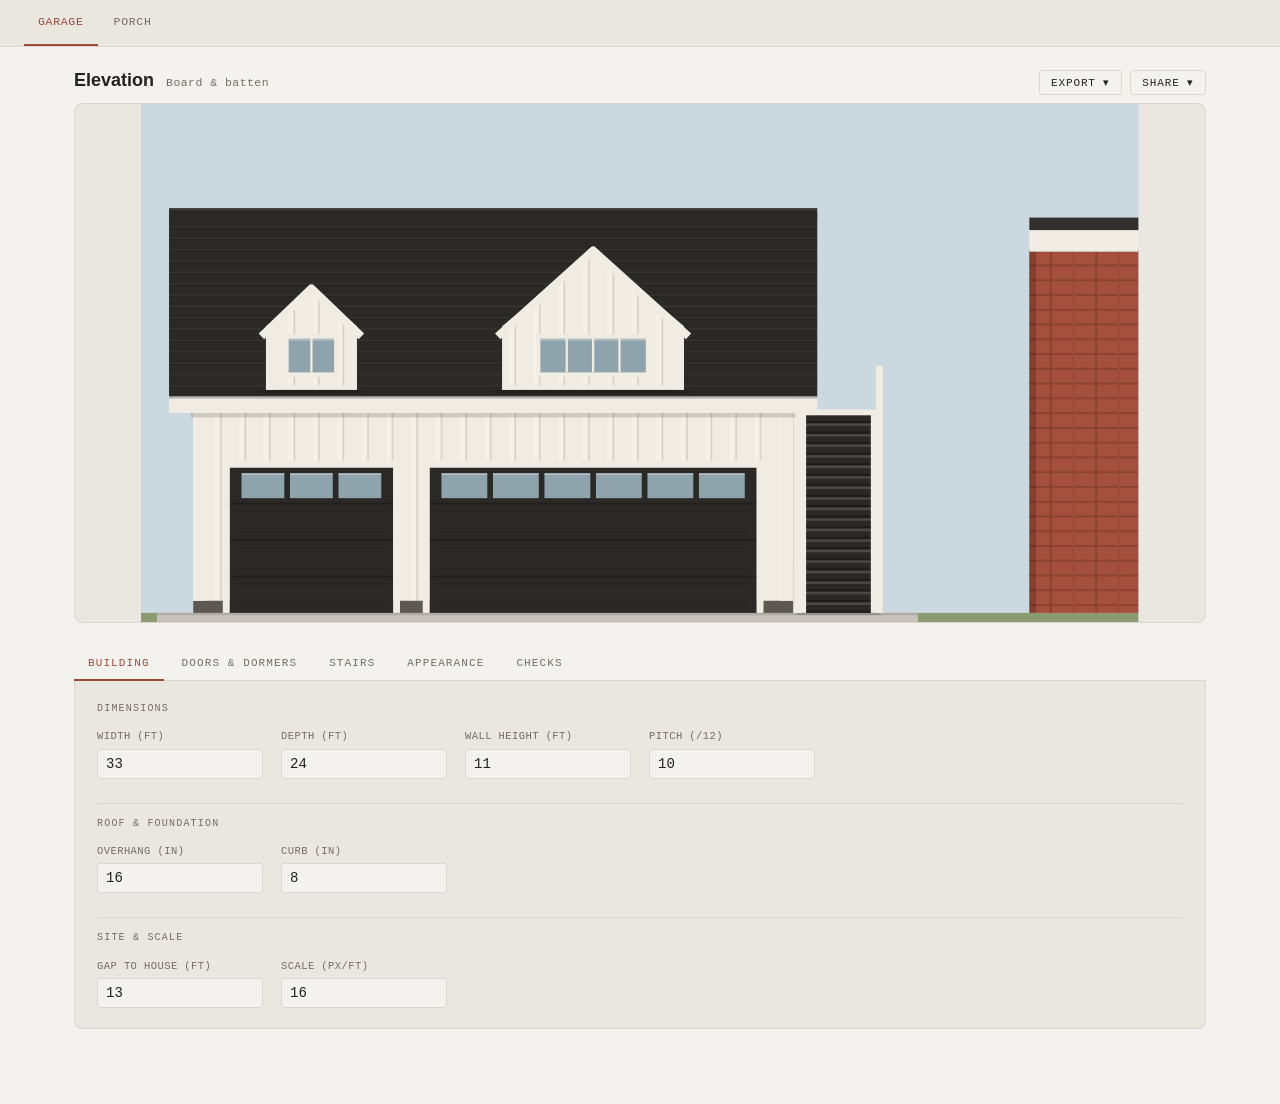
==== commit a4e0e7a8: "Shrink driveway apron and scale-to-fit the elevation canvas The driveway strip was a fixed 74px rega" ====
--- a/garage-elevation-tool.html
+++ b/garage-elevation-tool.html
@@ -42,6 +42,7 @@
   <div class="panel tabpanel" id="tabAppearance">
     <div class="grid" id="ctlAppearance"></div>
     <div class="swatches" id="ctlColors"></div>
+    <div class="grid" id="ctlDormerAppearance"></div>
   </div>
 
   <div class="panel tabpanel" id="tabChecks">
@@ -75,12 +76,19 @@
 
   showDormers:    true,
   dormerStyle:    "gable", // "gable" | "shed"
-  dormerCount:    2,      // 0, 1, or 2 — 2 only takes effect with exactly 2 doors
+  dormerCount:    2,      // 0, 1, or 2
+  dormerTiedToDoors: true, // 2 only: true centers over each door (needs exactly 2 doors);
+                           // false places both independently, using the position controls
   dormerPosition: "center", // "left" | "center" | "right" — used when dormerCount is 1
   dormerOffsetFt: 0,      // left/right only: distance in from the margin-clamped edge position
   dormerEdgeMarginFt: 2,  // left/right only: minimum clearance from the roof edge
-  dormerWidths: [5, 10],  // one per door when dormerCount is 2; dormerWidths[0] when it's 1
+  dormerWidths: [5, 10],  // one per dormer when dormerCount is 2; dormerWidths[0] when it's 1
   dormerWallFt:   3.5,    // face wall height below the dormer gable
+
+  dormerMatchSiding: true, // false lets the dormers use their own siding type/colors below
+  dormerSiding:   "bb",   // same options as the main siding type
+  dormerBodyColor:   "#F0ECE3",
+  dormerBattenColor: "#F5F1E9",
 
   showStairs:     true,
   stairStyle:     "straight", // "straight" | "switchback"
@@ -158,7 +166,7 @@
   const wallTopY = groundY - wallH;
   const eaveY = wallTopY - fascia;
   const ridgeY = eaveY - ridgeRise;
-  const H = groundY + 74;
+  const H = groundY + 8;
 
   const x0 = 46;
   const x1 = x0 + wallW;
@@ -193,19 +201,22 @@
   `<rect x="${esc(x)}" y="${esc(y)}" width="${esc(w)}" height="${esc(h)}" fill="${f}"/>`;
 const poly = (pts, f) => `<polygon points="${pts}" fill="${f}"/>`;
 
-function sidingPattern(id, kind, g) {
+function sidingPattern(id, kind, g, bodyVar, battenVar) {
+  bodyVar = bodyVar || "--body";
+  battenVar = battenVar || "--batten";
+  const body = `var(${bodyVar})`, batten = `var(${battenVar})`;
   if (kind === "bb") {
     const p = g.ft(1.35), b = g.ft(0.3);
     return `<pattern id="${id}" width="${p}" height="600" patternUnits="userSpaceOnUse">
-      <rect width="${p}" height="600" fill="var(--body)"/>
-      <rect width="${b}" height="600" fill="var(--batten)"/>
+      <rect width="${p}" height="600" fill="${body}"/>
+      <rect width="${b}" height="600" fill="${batten}"/>
       <rect x="${b}" width="1.3" height="600" fill="rgba(0,0,0,0.13)"/></pattern>`;
   }
   if (kind === "panel") {
     // wide flat sheet panels (T1-11 style) — a deep groove every 2', no batten
     const p = g.ft(2);
     return `<pattern id="${id}" width="${p}" height="600" patternUnits="userSpaceOnUse">
-      <rect width="${p}" height="600" fill="var(--body)"/>
+      <rect width="${p}" height="600" fill="${body}"/>
       <rect x="${p - 3}" width="3" height="600" fill="rgba(0,0,0,0.28)"/>
       <rect x="${p - 6}" width="1.5" height="600" fill="rgba(0,0,0,0.10)"/></pattern>`;
   }
@@ -213,9 +224,9 @@
     // staggered cedar shake courses, alternating tone per tile
     const tw = g.ft(0.75), th = g.ft(0.6);
     return `<pattern id="${id}" width="${tw * 2}" height="${th}" patternUnits="userSpaceOnUse">
-      <rect width="${tw * 2}" height="${th}" fill="var(--body)"/>
-      <rect x="1" y="1.5" width="${tw - 2}" height="${th - 7}" fill="var(--batten)"/>
-      <rect x="${tw + 1}" y="1.5" width="${tw - 2}" height="${th - 7}" fill="var(--body)"/>
+      <rect width="${tw * 2}" height="${th}" fill="${body}"/>
+      <rect x="1" y="1.5" width="${tw - 2}" height="${th - 7}" fill="${batten}"/>
+      <rect x="${tw + 1}" y="1.5" width="${tw - 2}" height="${th - 7}" fill="${body}"/>
       <rect y="${th - 5}" width="${tw * 2}" height="5" fill="rgba(0,0,0,0.22)"/></pattern>`;
   }
   if (kind === "vinyl") {
@@ -223,12 +234,12 @@
     // with a lighter shadow line since panels butt flush (no wood grain)
     const h = g.ft(4.5 / 12);
     return `<pattern id="${id}" width="600" height="${h}" patternUnits="userSpaceOnUse">
-      <rect width="600" height="${h}" fill="var(--body)"/>
+      <rect width="600" height="${h}" fill="${body}"/>
       <rect y="${h - 1}" width="600" height="1" fill="rgba(0,0,0,0.11)"/></pattern>`;
   }
   const h = g.ft(0.67);
   return `<pattern id="${id}" width="600" height="${h}" patternUnits="userSpaceOnUse">
-    <rect width="600" height="${h}" fill="var(--body)"/>
+    <rect width="600" height="${h}" fill="${body}"/>
     <rect y="${h - 1.3}" width="600" height="1.3" fill="rgba(0,0,0,0.15)"/></pattern>`;
 }
 
@@ -288,7 +299,7 @@
   // its peak matches the roof's own apex so no sliver of bare roof shows above it
   s += poly(
     `${cx - hw},${base} ${cx - hw},${wallT} ${cx},${peak} ${cx + hw},${wallT} ${cx + hw},${base}`,
-    `url(#sd${uid})`);
+    `url(#dsd${uid})`);
   // thin rake trim along the roof edge — a stroke, not a filled triangle,
   // so it caps the gable without hiding the siding underneath it
   s += `<polyline points="${cx - hw - 4},${wallT + 9} ${cx},${peak} ${cx + hw + 4},${wallT + 9}" fill="none" stroke="var(--trim)" stroke-width="7" stroke-linejoin="round"/>`;
@@ -328,7 +339,7 @@
   s += rect(cx - hw - 7, wallT, hw * 2 + 14, 1.8, "rgba(0,0,0,0.18)");
 
   // siding wall face, with corner boards instead of gable rakes
-  s += rect(cx - hw, wallT, hw * 2, base - wallT, `url(#sd${uid})`);
+  s += rect(cx - hw, wallT, hw * 2, base - wallT, `url(#dsd${uid})`);
   s += rect(cx - hw, wallT, 6, base - wallT, "var(--trim)");
   s += rect(cx + hw - 6, wallT, 6, base - wallT, "var(--trim)");
   s += rect(cx - hw, base - 4, hw * 2, 4, "var(--trim)");
@@ -380,25 +391,32 @@
   return s;
 }
 
+/* a run of handrail on its own — balusters plus a cap rail, no deck
+   underneath — for extending a walkway's railing across ground it doesn't
+   need to floor over itself (e.g. the top of the flight it leads to). */
+function stairHandrail(xLeft, xRight, y, g) {
+  const width = xRight - xLeft;
+  if (width <= 0.5) return "";
+  const RH = g.ft(2.6);
+  let s = "";
+  const balusterGap = g.ft(1.5);
+  for (let x = xLeft + balusterGap / 2; x < xRight; x += balusterGap) {
+    s += rect(x - 1.7, y - RH, 3.4, RH, "var(--trim)");
+  }
+  s += rect(xLeft, y - RH - 3, width, 5, "var(--trim)");
+  return s;
+}
+
 /* a walkway carrying the top of the stair over to the wall it's climbing
-   toward, on posts rather than a solid wall, since (with the flights
-   flipped) it may run over the top of the other flight below it. */
+   toward. No support posts of its own along its length — it may run
+   directly over the top of another flight below it (when flipped), and
+   the wall-side and boundary posts drawn elsewhere already carry it. */
 function stairWalkway(xLeft, xRight, y, thick, g) {
   const width = xRight - xLeft;
   if (width <= 0.5) return "";
-  const RH = g.ft(2.6);
   let s = rect(xLeft, y - 3, width, 5, "var(--trim)");
   s += rect(xLeft, y - thick, width, thick, "var(--tread)");
-  const postGap = g.ft(4);
-  for (let x = xLeft + postGap / 2; x < xRight; x += postGap) {
-    s += rect(x - 3, y, 6, g.groundY - y, "var(--trim)");
-  }
-  // handrail running the length of the walkway, matching the flights' own
-  const balusterGap = g.ft(1.5);
-  for (let x = xLeft + balusterGap / 2; x < xRight; x += balusterGap) {
-    s += rect(x - 1.7, y - RH, 3.4, RH, "var(--trim)");
-  }
-  s += rect(xLeft, y - RH - 3, width, 5, "var(--trim)");
+  s += stairHandrail(xLeft, xRight, y, g);
   return s;
 }
 
@@ -443,23 +461,40 @@
 
   // top landing carrying the stair over to the wall it climbs toward — a
   // walkway rather than a solid deck, since when the upper flight sits on
-  // the outside this runs over the top of the lower flight below it
+  // the outside this runs over the top of the lower flight below it. The
+  // rail continues on past it, out to the top flight's own outside edge.
   s += stairWalkway(g.x1, upperCx - w / 2, g.wallTopY, treadCap, g);
-
-  // full-height posts at the two outer extremes of the whole structure:
-  // the wall-facing edge of the inside flight, and the outside edge of the
-  // outside flight — the same spots the flights' own corner posts already
-  // mark, just carried the full height instead of only their own flight's
+  s += stairHandrail(upperCx - w / 2, upperCx + w / 2, g.wallTopY, g);
+
+  // full-height posts at the wall-facing edge and at the shared boundary
+  // between the two flights — the same spots the flights' own corner posts
+  // already mark, just carried the full height instead of only their own
+  // flight's, rather than a new post out at the far outside edge
   s += stairSupportPost(insideCx - w / 2, g);
-  s += stairSupportPost(outsideCx + w / 2, g);
+  s += stairSupportPost(g.stairCx, g);
   return s;
 }
 
-/* dormerCount as actually usable: 2 requires exactly 2 doors to anchor to,
-   otherwise it falls back to a single positioned dormer. */
+/* dormerCount as actually usable. 2 tied-to-doors requires exactly 2 doors
+   to anchor to, falling back to a single positioned dormer otherwise; 2
+   independent always works, since it doesn't need doors to anchor to. */
 function effectiveDormerCount(cfg) {
-  if (cfg.dormerCount === 2 && cfg.doorWidths.length === 2) return 2;
+  if (cfg.dormerCount === 2) {
+    if (!cfg.dormerTiedToDoors) return 2;
+    return cfg.doorWidths.length === 2 ? 2 : 1;
+  }
   return Math.min(cfg.dormerCount, 1);
+}
+
+/* x-center for one positioned dormer: "left"/"right" sit at the
+   margin-clamped edge plus an inward offset, "center" sits at roof center. */
+function dormerPositionX(side, widthFt, RL, RR, g, cfg) {
+  const hw = g.ft(widthFt) / 2;
+  const center = (RL + RR) / 2;
+  const inset = g.ft(cfg.dormerEdgeMarginFt) + hw;
+  if (side === "left") return Math.min(RL + inset + g.ft(cfg.dormerOffsetFt), center);
+  if (side === "right") return Math.max(RR - inset - g.ft(cfg.dormerOffsetFt), center);
+  return center;
 }
 
 /* ===================================================================
@@ -470,7 +505,10 @@
   const g = geometry(cfg);
   let s = "";
 
-  s += `<defs>${sidingPattern("sd" + uid, cfg.siding, g)}${brickPattern("bk" + uid)}</defs>`;
+  const dormerSidingKind = cfg.dormerMatchSiding ? cfg.siding : cfg.dormerSiding;
+  s += `<defs>${sidingPattern("sd" + uid, cfg.siding, g)}` +
+       `${sidingPattern("dsd" + uid, dormerSidingKind, g, "--dormerBody", "--dormerBatten")}` +
+       `${brickPattern("bk" + uid)}</defs>`;
 
   // ground and sky
   s += rect(0, 0, g.W, g.groundY, "var(--sky)");
@@ -502,31 +540,23 @@
   s += rect(RL, g.ridgeY - 6, RR - RL, 8, "var(--roof)");
   s += rect(RL, g.ridgeY - 6, RR - RL, 1.8, "rgba(255,255,255,0.10)");
 
-  // dormers — 2 centers one over each door (only when there are exactly 2
-  // doors to anchor to), otherwise a single dormer positioned left/center/right
+  // dormers — 2 tied-to-doors centers one over each door; 2 independent
+  // places both using the same left/right position controls as a single
+  // dormer, one on each side; 1 uses those controls for just one dormer
   if (cfg.showDormers) {
     const count = effectiveDormerCount(cfg);
-    if (count === 2) {
+    if (count === 2 && cfg.dormerTiedToDoors) {
       g.doors.forEach((d, i) => {
         const w = cfg.dormerWidths[i];
         if (w > 0) s += drawDormer((d[0] + d[1]) / 2, w, g, cfg, uid);
       });
+    } else if (count === 2) {
+      const w0 = cfg.dormerWidths[0], w1 = cfg.dormerWidths[1];
+      if (w0 > 0) s += drawDormer(dormerPositionX("left", w0, RL, RR, g, cfg), w0, g, cfg, uid);
+      if (w1 > 0) s += drawDormer(dormerPositionX("right", w1, RL, RR, g, cfg), w1, g, cfg, uid);
     } else if (count === 1) {
       const w = cfg.dormerWidths[0];
-      if (w > 0) {
-        const hw = g.ft(w) / 2;
-        const center = (RL + RR) / 2;
-        const inset = g.ft(cfg.dormerEdgeMarginFt) + hw;
-        let cx = center;
-        if (cfg.dormerPosition === "left") {
-          const edgeCx = RL + inset;
-          cx = Math.min(edgeCx + g.ft(cfg.dormerOffsetFt), center);
-        } else if (cfg.dormerPosition === "right") {
-          const edgeCx = RR - inset;
-          cx = Math.max(edgeCx - g.ft(cfg.dormerOffsetFt), center);
-        }
-        s += drawDormer(cx, w, g, cfg, uid);
-      }
+      if (w > 0) s += drawDormer(dormerPositionX(cfg.dormerPosition, w, RL, RR, g, cfg), w, g, cfg, uid);
     }
   }
 
@@ -557,7 +587,10 @@
   // Site colors are pinned on the <svg> itself (not inherited from the page)
   // so a saved .svg still renders correctly on its own.
   const site = { sky: "#CBD8DF", grass: "#8C9A72", drive: "#C6C2BB" };
-  const vars = Object.entries({ ...cfg.colors, ...site })
+  const dormerColors = cfg.dormerMatchSiding
+    ? { dormerBody: cfg.colors.body, dormerBatten: cfg.colors.batten }
+    : { dormerBody: cfg.dormerBodyColor, dormerBatten: cfg.dormerBattenColor };
+  const vars = Object.entries({ ...cfg.colors, ...site, ...dormerColors })
     .map(([k, v]) => `--${k}:${v}`).join(";");
   return `<svg xmlns="http://www.w3.org/2000/svg" viewBox="0 0 ${Math.round(g.W)} ${Math.round(g.H)}" style="${vars}">${s}</svg>`;
 }
@@ -775,7 +808,7 @@
   const l = document.createElement("label");
   l.innerHTML = `<span>Dormers</span>`;
   const sel = document.createElement("select");
-  sel.innerHTML = `<option value="0">None</option><option value="1">One</option><option value="2">Two, over doors</option>`;
+  sel.innerHTML = `<option value="0">None</option><option value="1">One</option><option value="2">Two</option>`;
   sel.value = String(CONFIG.dormerCount);
   sel.addEventListener("change", () => { CONFIG.dormerCount = parseInt(sel.value, 10); render(); });
   l.appendChild(sel);
@@ -785,10 +818,6 @@
 
 function refreshDormerCountSelect() {
   if (!dormerCountSelect) return;
-  const twoDoorsOK = CONFIG.doorWidths.length === 2;
-  const twoOption = dormerCountSelect.querySelector('option[value="2"]');
-  twoOption.disabled = !twoDoorsOK;
-  if (!twoDoorsOK && CONFIG.dormerCount === 2) CONFIG.dormerCount = 1;
   dormerCountSelect.value = String(CONFIG.dormerCount);
 }
 
@@ -864,11 +893,16 @@
   showDormers:    { code: "sd",  type: "bool" },
   dormerStyle:    { code: "dst", type: "str" },
   dormerCount:    { code: "dc",  type: "num" },
+  dormerTiedToDoors: { code: "dtd", type: "bool" },
   dormerPosition: { code: "dp",  type: "str" },
   dormerOffsetFt: { code: "dof", type: "num" },
   dormerEdgeMarginFt: { code: "dem", type: "num" },
   dormerWidths:   { code: "dmw", type: "numArr" },
   dormerWallFt:   { code: "dwf", type: "num" },
+  dormerMatchSiding: { code: "dms", type: "bool" },
+  dormerSiding:   { code: "dsid", type: "str" },
+  dormerBodyColor:   { code: "dbc", type: "str" },
+  dormerBattenColor: { code: "dtc", type: "str" },
   showStairs:     { code: "ss",  type: "bool" },
   stairStyle:     { code: "sst", type: "str" },
   stairWidthFt:   { code: "sw",  type: "num" },
@@ -947,6 +981,7 @@
 buildControls("ctlDoors", FIELDS_DORMERS);
 buildControls("ctlDoors", FIELDS_DORMER_POSITION);
 buildSwapDormersButton();
+buildToggle("ctlDoors", "dormerTiedToDoors", "Tie 2 dormers to doors");
 buildToggle("ctlDoors", "showDormers", "Dormers");
 insertFieldGroup("ctlDoors", "Site");
 buildToggle("ctlDoors", "showHouse", "Show house");
@@ -958,6 +993,70 @@
 buildControls("ctlStairs", FIELDS_STAIRS_SWITCHBACK);
 buildToggle("ctlStairs", "switchbackFlip", "Lower flight outside");
 buildToggle("ctlStairs", "showStairs", "Stairs");
+
+function buildDormerAppearanceSection() {
+  insertFieldGroup("ctlDormerAppearance", "Dormers");
+  buildToggle("ctlDormerAppearance", "dormerMatchSiding", "Match main siding");
+
+  const sidingLabel = document.createElement("label");
+  sidingLabel.innerHTML = `<span>Dormer siding type</span>`;
+  const sidingSel = document.createElement("select");
+  sidingSel.innerHTML = SIDING_TYPES.map(t => `<option value="${t.id}">${t.name}</option>`).join("");
+  sidingSel.value = CONFIG.dormerSiding;
+  sidingSel.addEventListener("change", () => { CONFIG.dormerSiding = sidingSel.value; render(); });
+  sidingLabel.appendChild(sidingSel);
+  document.getElementById("ctlDormerAppearance").appendChild(sidingLabel);
+
+  // same swatch control as the main colors (color input + "copy from"),
+  // just a narrower row of its own rather than stretching full width
+  const roles = [
+    { key: "dormerBodyColor", label: "Dormer body" },
+    { key: "dormerBattenColor", label: "Dormer batten" }
+  ];
+  const copySources = [
+    ...roles,
+    { key: "__body",   label: "Siding body",          get: () => CONFIG.colors.body },
+    { key: "__batten", label: "Batten / lap accent",   get: () => CONFIG.colors.batten }
+  ];
+
+  const swatchRow = document.createElement("div");
+  swatchRow.className = "swatches";
+  swatchRow.style.gridColumn = "1 / -1";           // its own line, below the selects above
+  swatchRow.style.gridTemplateColumns = "none";    // ...but flex, not grid, so it doesn't stretch to fill it
+  swatchRow.style.display = "flex";
+  swatchRow.style.flexWrap = "wrap";
+
+  roles.forEach(({ key, label }) => {
+    const l = document.createElement("label");
+    l.className = "swatch";
+    l.style.maxWidth = "150px";
+    l.innerHTML = `<span>${label}</span>`;
+    const inp = document.createElement("input");
+    inp.type = "color";
+    inp.value = CONFIG[key];
+    inp.addEventListener("input", () => { CONFIG[key] = inp.value; render(); });
+    l.appendChild(inp);
+
+    const copy = document.createElement("select");
+    copy.className = "copyfrom";
+    copy.innerHTML = `<option value="">Copy from…</option>` +
+      copySources.filter(s => s.key !== key)
+        .map(s => `<option value="${s.key}">${s.label}</option>`).join("");
+    copy.addEventListener("change", () => {
+      if (!copy.value) return;
+      const src = copySources.find(s => s.key === copy.value);
+      const val = src.get ? src.get() : CONFIG[src.key];
+      CONFIG[key] = val;
+      inp.value = val;
+      copy.value = "";
+      render();
+    });
+    l.appendChild(copy);
+
+    swatchRow.appendChild(l);
+  });
+  document.getElementById("ctlDormerAppearance").appendChild(swatchRow);
+}
 
 buildAppearanceSection({
   paletteHostId: "ctlAppearance",
@@ -980,6 +1079,7 @@
     host.appendChild(sidingLabel);
   }
 });
+buildDormerAppearanceSection();
 initTabs();
 render();
 </script>
--- a/shared.css
+++ b/shared.css
@@ -75,6 +75,7 @@
   display:flex; align-items:center; gap:8px; font-size:13px; color:var(--ink);
   font-family:var(--sans); background:var(--paper); border:1px solid var(--line);
   border-radius:3px; padding:6px 8px; height:32px; box-sizing:border-box;
+  white-space:nowrap; width:fit-content;
 }
 input[type=checkbox] { width:16px; height:16px; accent-color:var(--accent); flex:none; }
 .grid button {
@@ -120,16 +121,18 @@
 .shead button:hover { border-color:var(--accent); color:var(--accent); }
 .art {
   background:var(--sunk); border:1px solid var(--line); border-radius:8px;
-  overflow:hidden; height:clamp(360px, 60vh, 780px);
+  overflow:hidden; height:520px;
   display:flex; align-items:flex-end; justify-content:center;
 }
-/* No width/height override here on purpose: with only a viewBox set, an
-   inline SVG's intrinsic size *is* its viewBox in CSS px (1 drawing unit
-   = 1px), so it never rescales as content grows. Combined with the fixed-
-   height, bottom-anchored, overflow-hidden container above, growing the
-   building's height just extends the drawing upward — any overflow gets
-   cropped at the top instead of the whole image rescaling/repositioning. */
-.art svg { display:block; }
+@media (max-height:780px) {
+  .art { height:360px; }
+}
+/* With only a viewBox set, an inline SVG's intrinsic size is its viewBox
+   in CSS px (1 drawing unit = 1px). max-height/max-width here cap that
+   intrinsic size down to fit the bottom-anchored container when the
+   drawing grows taller than the available space, without ever scaling
+   it up past its natural size when there's room to spare. */
+.art svg { display:block; height:auto; width:auto; max-height:100%; max-width:100%; }
 
 /* ---- flyouts / context menu / toast / modal ---- */
 .flyout { position:relative; }
